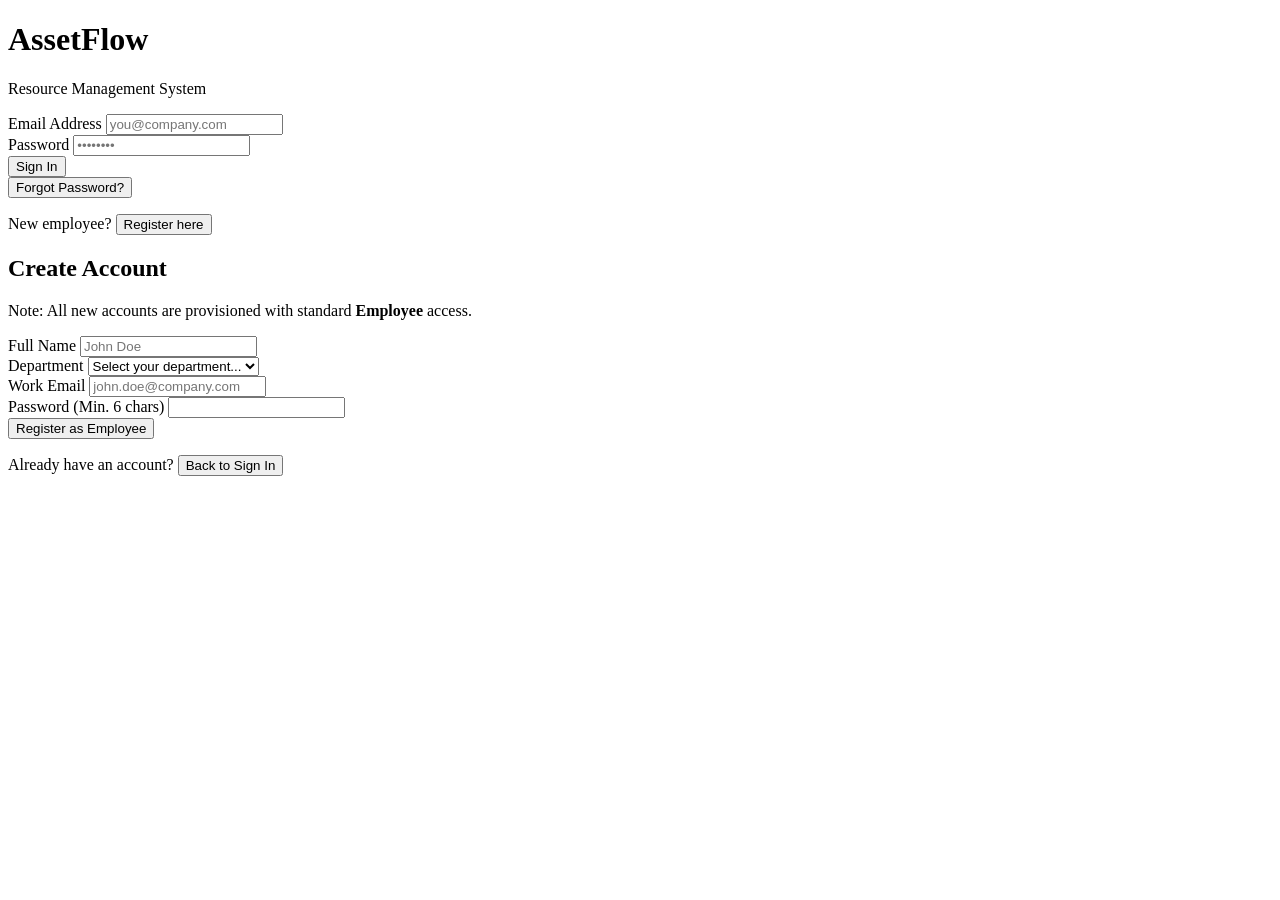
==== index.html @ cbd4017f "Add Odoo files" ====
<!DOCTYPE html>
<html lang="en">
<head>
    <meta charset="UTF-8">
    <meta name="viewport" content="width=device-width, initial-scale=1.0">
    <title>AssetFlow - Enterprise Asset Management</title>
    <link rel="stylesheet" href="css/global.css">
    <link rel="stylesheet" href="css/auth.css">
</head>
<body>
    <div class="auth-container">
        
        <div id="login-section" class="auth-box">
            <div class="brand-header">
                <h1>AssetFlow</h1>
                <p>Resource Management System</p>
            </div>
            
            <form id="login-form">
                <div class="input-group">
                    <label for="login-email">Email Address</label>
                    <input type="email" id="login-email" placeholder="you@company.com" required>
                </div>
                <div class="input-group">
                    <label for="login-password">Password</label>
                    <input type="password" id="login-password" placeholder="••••••••" required>
                </div>
                
                <button type="submit" class="btn-primary">Sign In</button>
            </form>

            <div class="auth-footer">
                <button type="button" id="forgot-password-btn" class="text-link">Forgot Password?</button>
                <p>New employee? <button type="button" id="show-signup-btn" class="text-link">Register here</button></p>
            </div>
        </div>

        <div id="signup-section" class="auth-box hidden">
            <div class="brand-header">
                <h2>Create Account</h2>
                <p class="role-notice">Note: All new accounts are provisioned with standard <strong>Employee</strong> access.</p>
            </div>
            
            <form id="signup-form">
                <div class="input-group">
                    <label for="signup-name">Full Name</label>
                    <input type="text" id="signup-name" placeholder="John Doe" required>
                </div>
                
                <div class="input-group">
                    <label for="signup-department">Department</label>
                    <select id="signup-department" required>
                        <option value="" disabled selected>Select your department...</option>
                        <option value="IT">IT & Engineering</option>
                        <option value="Operations">Operations</option>
                        <option value="HR">Human Resources</option>
                        <option value="Finance">Finance</option>
                    </select>
                </div>

                <div class="input-group">
                    <label for="signup-email">Work Email</label>
                    <input type="email" id="signup-email" placeholder="john.doe@company.com" required>
                </div>
                
                <div class="input-group">
                    <label for="signup-password">Password (Min. 6 chars)</label>
                    <input type="password" id="signup-password" required minlength="6">
                </div>
                
                <button type="submit" class="btn-primary">Register as Employee</button>
            </form>

            <div class="auth-footer">
                <p>Already have an account? <button type="button" id="show-login-btn" class="text-link">Back to Sign In</button></p>
            </div>
        </div>

    </div>

    <script type="module" src="js/firebase-config.js"></script>
    <script type="module" src="js/auth.js"></script>
</body>
</html>
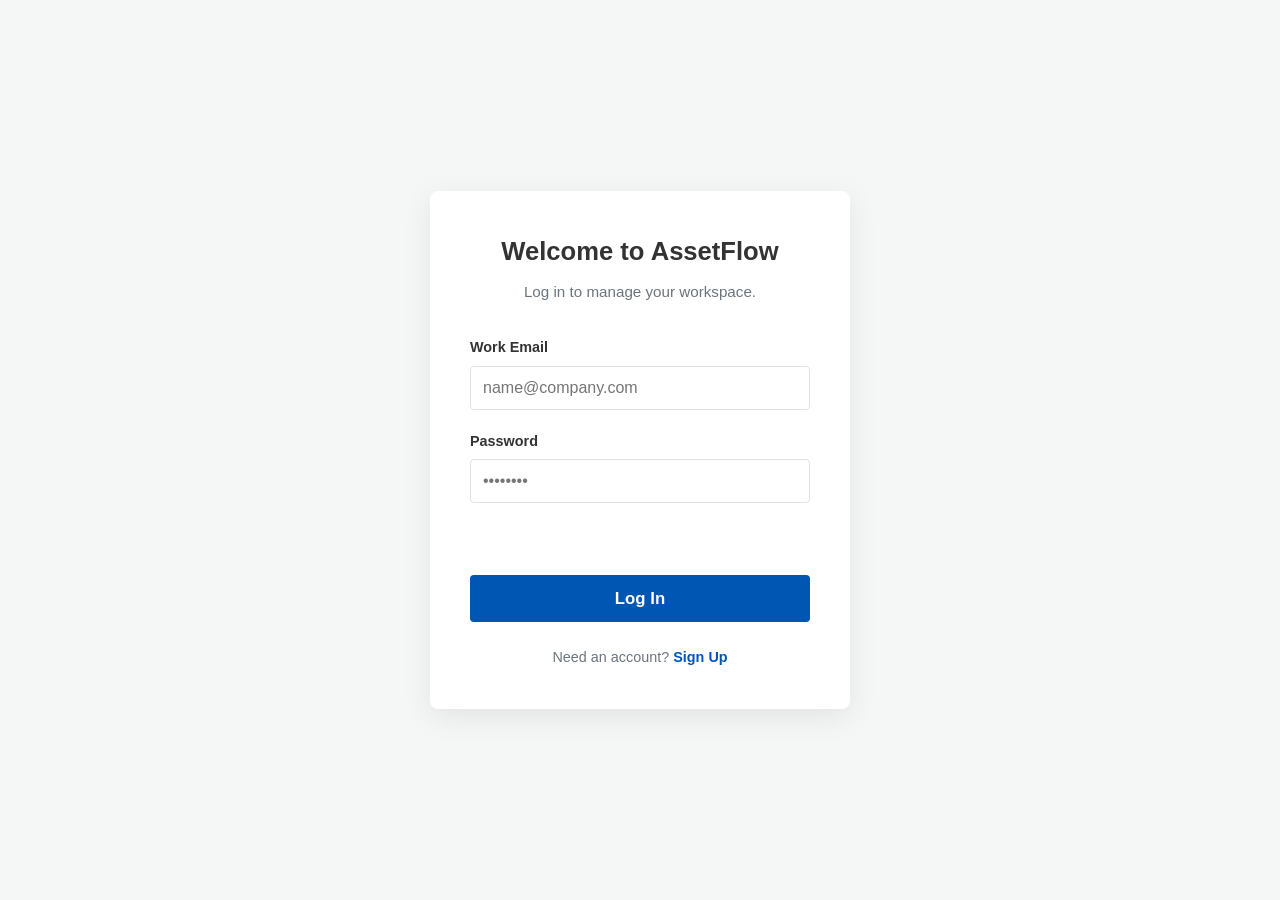
==== commit cff459d0: "Add missing files and commit changes" ====
--- a/index.html
+++ b/index.html
@@ -3,82 +3,43 @@
 <head>
     <meta charset="UTF-8">
     <meta name="viewport" content="width=device-width, initial-scale=1.0">
-    <title>AssetFlow - Enterprise Asset Management</title>
+    <title>AssetFlow | Login</title>
     <link rel="stylesheet" href="css/global.css">
     <link rel="stylesheet" href="css/auth.css">
 </head>
-<body>
+<body class="auth-body">
     <div class="auth-container">
-        
-        <div id="login-section" class="auth-box">
-            <div class="brand-header">
-                <h1>AssetFlow</h1>
-                <p>Resource Management System</p>
-            </div>
-            
-            <form id="login-form">
-                <div class="input-group">
-                    <label for="login-email">Email Address</label>
-                    <input type="email" id="login-email" placeholder="you@company.com" required>
-                </div>
-                <div class="input-group">
-                    <label for="login-password">Password</label>
-                    <input type="password" id="login-password" placeholder="••••••••" required>
-                </div>
-                
-                <button type="submit" class="btn-primary">Sign In</button>
-            </form>
-
-            <div class="auth-footer">
-                <button type="button" id="forgot-password-btn" class="text-link">Forgot Password?</button>
-                <p>New employee? <button type="button" id="show-signup-btn" class="text-link">Register here</button></p>
-            </div>
+        <div class="auth-header">
+            <h2>Welcome to AssetFlow</h2>
+            <p id="auth-subtitle">Log in to manage your workspace.</p>
         </div>
 
-        <div id="signup-section" class="auth-box hidden">
-            <div class="brand-header">
-                <h2>Create Account</h2>
-                <p class="role-notice">Note: All new accounts are provisioned with standard <strong>Employee</strong> access.</p>
+        <form id="auth-form">
+            <div class="input-group" id="name-group" style="display: none;">
+                <label for="fullName">Full Name</label>
+                <input type="text" id="fullName" placeholder="Jane Doe">
             </div>
-            
-            <form id="signup-form">
-                <div class="input-group">
-                    <label for="signup-name">Full Name</label>
-                    <input type="text" id="signup-name" placeholder="John Doe" required>
-                </div>
-                
-                <div class="input-group">
-                    <label for="signup-department">Department</label>
-                    <select id="signup-department" required>
-                        <option value="" disabled selected>Select your department...</option>
-                        <option value="IT">IT & Engineering</option>
-                        <option value="Operations">Operations</option>
-                        <option value="HR">Human Resources</option>
-                        <option value="Finance">Finance</option>
-                    </select>
-                </div>
 
-                <div class="input-group">
-                    <label for="signup-email">Work Email</label>
-                    <input type="email" id="signup-email" placeholder="john.doe@company.com" required>
-                </div>
-                
-                <div class="input-group">
-                    <label for="signup-password">Password (Min. 6 chars)</label>
-                    <input type="password" id="signup-password" required minlength="6">
-                </div>
-                
-                <button type="submit" class="btn-primary">Register as Employee</button>
-            </form>
+            <div class="input-group">
+                <label for="email">Work Email</label>
+                <input type="email" id="email" required placeholder="name@company.com">
+            </div>
 
-            <div class="auth-footer">
-                <p>Already have an account? <button type="button" id="show-login-btn" class="text-link">Back to Sign In</button></p>
+            <div class="input-group">
+                <label for="password">Password</label>
+                <input type="password" id="password" required placeholder="••••••••">
             </div>
+
+            <div id="error-message" class="error-text"></div>
+
+            <button type="submit" id="submit-btn" class="btn-primary">Log In</button>
+        </form>
+
+        <div class="auth-footer">
+            <p id="toggle-text">Need an account? <button type="button" id="toggle-btn" class="btn-link">Sign Up</button></p>
         </div>
-
     </div>
 
-    <script type="module" src="js/firebase-config.js"></script>
-    <script type="module" src="js/auth.js"></script>
+    <script type="module" src="js/core/auth.js"></script>
 </body>
 </html>
--- a/css/global.css
+++ b/css/global.css
@@ -0,0 +1,273 @@
+/* =========================================
+   1. CSS RESET & VARIABLES
+   ========================================= */
+:root {
+    /* Brand Colors */
+    --primary-color: #0056b3;
+    --primary-hover: #004494;
+    
+    /* Semantic Colors */
+    --success-color: #28a745;
+    --warning-color: #ffc107;
+    --danger-color: #dc3545;
+    --info-color: #17a2b8;
+
+    /* Neutrals */
+    --bg-light: #f4f7f6;
+    --text-main: #333333;
+    --text-muted: #6c757d;
+    --border-color: #dee2e6;
+    --surface-white: #ffffff;
+
+    /* Typography & Spacing */
+    --font-family: 'Inter', -apple-system, BlinkMacSystemFont, 'Segoe UI', Roboto, Helvetica, Arial, sans-serif;
+    --radius-md: 8px;
+    --radius-sm: 4px;
+    --shadow-sm: 0 2px 10px rgba(0,0,0,0.05);
+    
+    /* Layout */
+    --sidebar-width: 250px;
+    --navbar-height: 70px;
+}
+
+* {
+    box-sizing: border-box;
+    margin: 0;
+    padding: 0;
+}
+
+body {
+    font-family: var(--font-family);
+    background-color: var(--bg-light);
+    color: var(--text-main);
+    line-height: 1.6;
+}
+
+/* =========================================
+   2. APP LAYOUT (Sidebar + Main Content)
+   ========================================= */
+.app-layout {
+    display: flex;
+    min-height: 100vh;
+}
+
+.main-content {
+    flex: 1;
+    margin-left: var(--sidebar-width);
+    padding: 2rem;
+    padding-top: calc(var(--navbar-height) + 2rem); /* Account for fixed navbar */
+}
+
+.page-header {
+    margin-bottom: 2rem;
+}
+
+.page-header h1 {
+    font-size: 1.8rem;
+    margin-bottom: 0.2rem;
+}
+
+.page-header p {
+    color: var(--text-muted);
+}
+
+/* =========================================
+   3. COMPONENTS: SIDEBAR
+   ========================================= */
+.sidebar {
+    width: var(--sidebar-width);
+    background-color: #212529; /* Dark Sidebar */
+    color: #fff;
+    position: fixed;
+    height: 100vh;
+    left: 0;
+    top: 0;
+    display: flex;
+    flex-direction: column;
+    z-index: 100;
+}
+
+.sidebar-brand {
+    height: var(--navbar-height);
+    display: flex;
+    align-items: center;
+    padding: 0 1.5rem;
+    font-size: 1.5rem;
+    font-weight: bold;
+    border-bottom: 1px solid rgba(255,255,255,0.1);
+}
+
+.sidebar-brand span { color: #66b0ff; } /* Accent color for the logo */
+
+.sidebar-nav {
+    flex: 1;
+    padding: 1.5rem 0;
+    display: flex;
+    flex-direction: column;
+    gap: 0.5rem;
+}
+
+.nav-link {
+    display: flex;
+    align-items: center;
+    gap: 0.75rem;
+    padding: 0.75rem 1.5rem;
+    color: rgba(255,255,255,0.7);
+    text-decoration: none;
+    transition: all 0.2s;
+    font-weight: 500;
+}
+
+.nav-link:hover, .nav-link.active {
+    color: #fff;
+    background-color: rgba(255,255,255,0.1);
+    border-left: 4px solid var(--primary-color);
+}
+
+/* =========================================
+   4. COMPONENTS: NAVBAR
+   ========================================= */
+.navbar {
+    height: var(--navbar-height);
+    background-color: var(--surface-white);
+    border-bottom: 1px solid var(--border-color);
+    position: fixed;
+    top: 0;
+    left: var(--sidebar-width);
+    right: 0;
+    display: flex;
+    justify-content: flex-end;
+    align-items: center;
+    padding: 0 2rem;
+    z-index: 90;
+    box-shadow: var(--shadow-sm);
+}
+
+.nav-actions {
+    display: flex;
+    align-items: center;
+    gap: 1.5rem;
+}
+
+.user-profile {
+    display: flex;
+    align-items: center;
+    gap: 0.5rem;
+    font-weight: 500;
+    cursor: pointer;
+}
+
+.btn-logout {
+    background: none;
+    border: none;
+    color: var(--danger-color);
+    cursor: pointer;
+    font-weight: bold;
+    font-size: 0.9rem;
+}
+
+.btn-logout:hover { text-decoration: underline; }
+
+/* =========================================
+   5. GLOBAL UI ELEMENTS (Buttons, Inputs, Tables)
+   ========================================= */
+/* Buttons */
+button { font-family: inherit; }
+
+.btn-primary {
+    background-color: var(--primary-color);
+    color: white;
+    border: none;
+    padding: 0.6rem 1.2rem;
+    border-radius: var(--radius-sm);
+    cursor: pointer;
+    font-weight: 600;
+    transition: background 0.2s;
+}
+
+.btn-primary:hover:not(:disabled) { background-color: var(--primary-hover); }
+.btn-primary:disabled { background-color: #a0c4ff; cursor: not-allowed; }
+
+/* Forms */
+.input-group {
+    margin-bottom: 1.2rem;
+    display: flex;
+    flex-direction: column;
+}
+
+.input-group label {
+    margin-bottom: 0.4rem;
+    font-weight: 600;
+    font-size: 0.9rem;
+    color: var(--text-main);
+}
+
+.input-group input, .input-group select {
+    padding: 0.75rem;
+    border: 1px solid var(--border-color);
+    border-radius: var(--radius-sm);
+    font-size: 1rem;
+    outline: none;
+}
+
+.input-group input:focus, .input-group select:focus {
+    border-color: var(--primary-color);
+    box-shadow: 0 0 0 3px rgba(0, 86, 179, 0.1);
+}
+
+/* Global Tables */
+.table-container {
+    overflow-x: auto;
+    background: var(--surface-white);
+    border-radius: var(--radius-md);
+}
+
+table {
+    width: 100%;
+    border-collapse: collapse;
+}
+
+th, td {
+    padding: 1rem;
+    text-align: left;
+    border-bottom: 1px solid var(--border-color);
+}
+
+th {
+    background-color: #f8f9fa;
+    color: var(--text-muted);
+    font-weight: 600;
+    font-size: 0.85rem;
+    text-transform: uppercase;
+}
+
+tr:hover {
+    background-color: #fcfcfc;
+}
+
+/* Toasts / Notifications */
+.toast-container {
+    position: fixed;
+    bottom: 20px;
+    right: 20px;
+    display: flex;
+    flex-direction: column;
+    gap: 10px;
+    z-index: 9999;
+}
+
+.toast {
+    background: #333;
+    color: #fff;
+    padding: 1rem 1.5rem;
+    border-radius: var(--radius-sm);
+    box-shadow: 0 4px 12px rgba(0,0,0,0.15);
+    opacity: 0;
+    transform: translateY(20px);
+    transition: all 0.3s ease;
+}
+
+.toast.show {
+    opacity: 1;
+    transform: translateY(0);
+}
--- a/css/auth.css
+++ b/css/auth.css
@@ -0,0 +1,82 @@
+/* =========================================
+   Auth Screen Specific Styling
+   Note: Inherits variables from global.css
+   ========================================= */
+
+.auth-body {
+    display: flex;
+    justify-content: center;
+    align-items: center;
+    min-height: 100vh;
+    background-color: var(--bg-light); /* Uses global gray */
+    margin: 0;
+}
+
+.auth-container {
+    background: var(--surface-white);
+    padding: 2.5rem;
+    border-radius: var(--radius-md);
+    box-shadow: 0 8px 30px rgba(0, 0, 0, 0.08); /* Slightly softer shadow for the login card */
+    width: 100%;
+    max-width: 420px;
+}
+
+.auth-header {
+    text-align: center;
+    margin-bottom: 2rem;
+}
+
+.auth-header h2 {
+    color: var(--text-main);
+    margin-bottom: 0.5rem;
+    font-size: 1.6rem;
+}
+
+.auth-header p {
+    color: var(--text-muted);
+    font-size: 0.95rem;
+}
+
+/* Tweak the global input-group just for the auth layout */
+.auth-container .input-group {
+    margin-bottom: 1.25rem;
+}
+
+/* Make the login button nice and tall */
+.auth-container .btn-primary {
+    width: 100%;
+    padding: 0.85rem;
+    font-size: 1.05rem;
+    margin-top: 1rem;
+}
+
+.auth-footer {
+    margin-top: 1.5rem;
+    text-align: center;
+    font-size: 0.9rem;
+    color: var(--text-muted);
+}
+
+.btn-link {
+    background: none;
+    border: none;
+    color: var(--primary-color);
+    cursor: pointer;
+    font-weight: 600;
+    font-size: 0.9rem;
+    transition: color 0.2s;
+}
+
+.btn-link:hover {
+    color: var(--primary-hover);
+    text-decoration: underline;
+}
+
+.error-text {
+    color: var(--danger-color);
+    font-size: 0.85rem;
+    margin-bottom: 1rem;
+    text-align: center;
+    min-height: 20px; /* Prevents the layout from jumping when an error appears */
+    font-weight: 500;
+}
